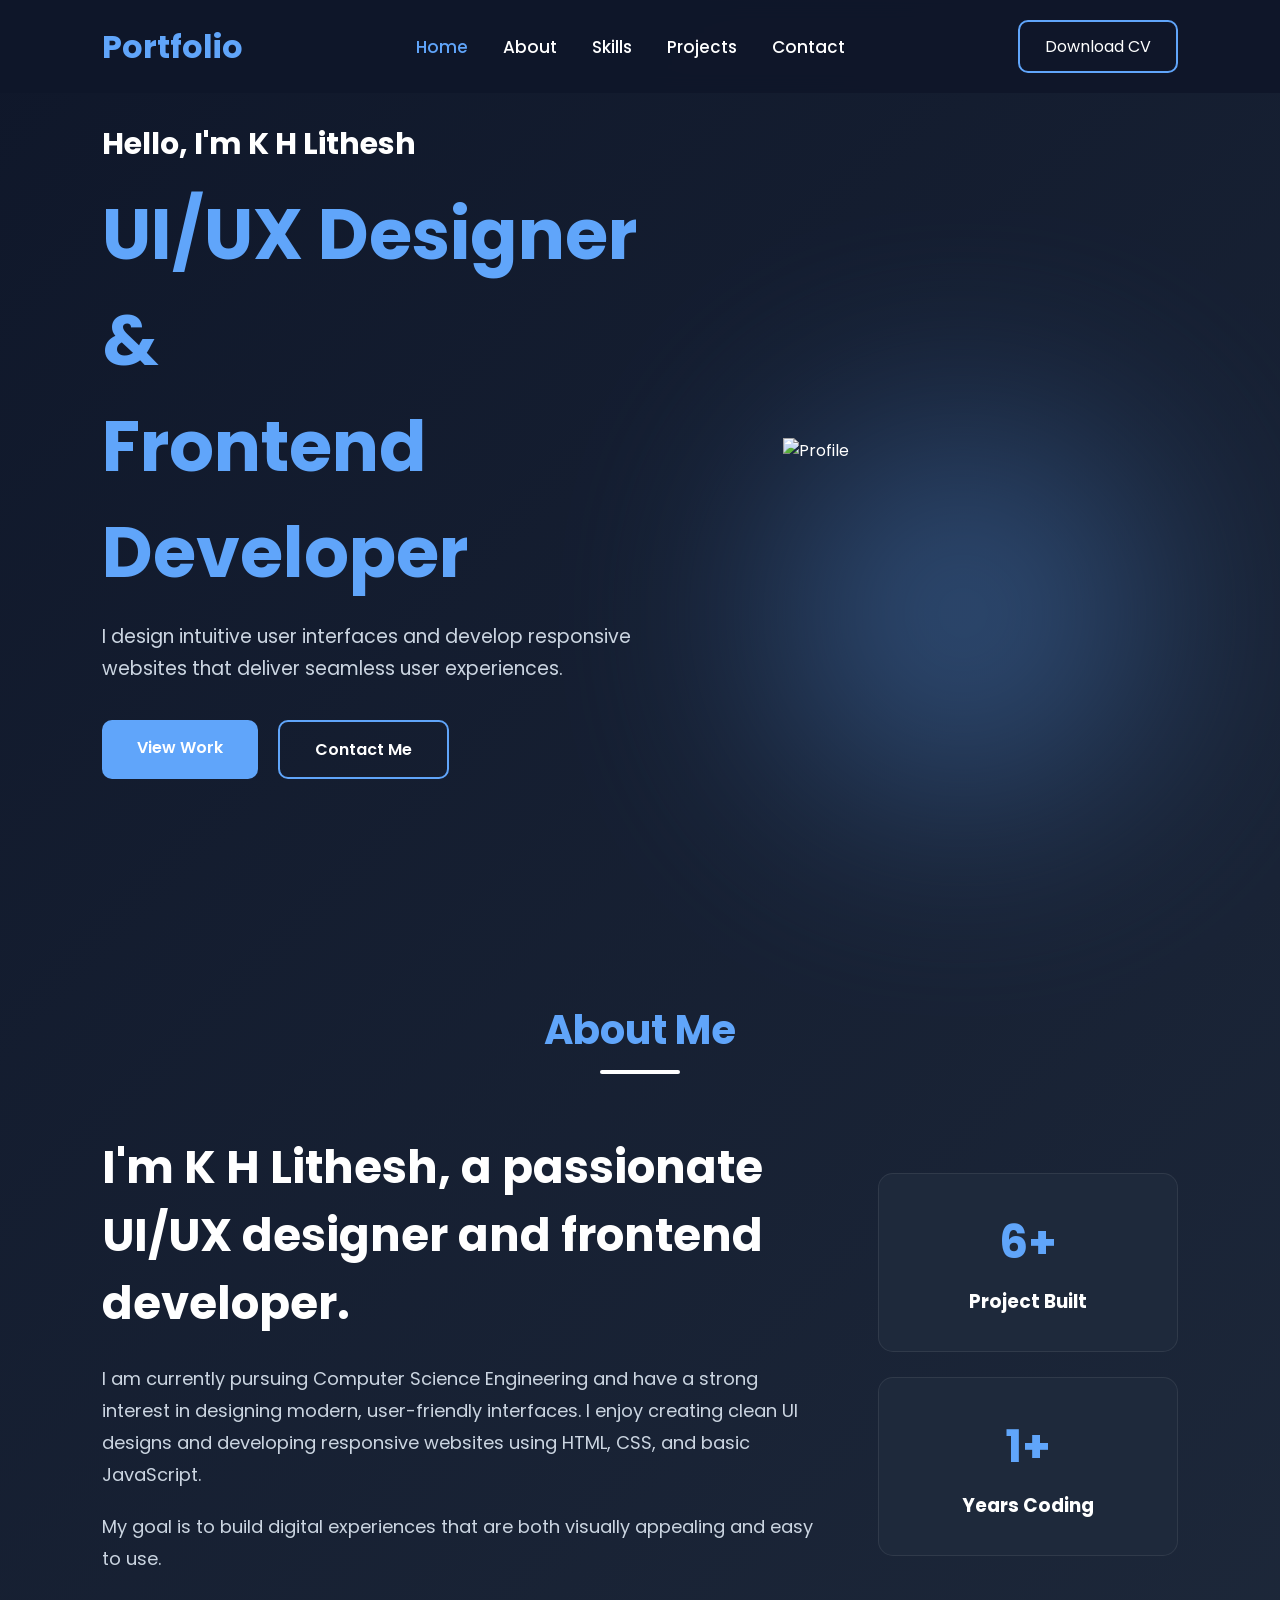
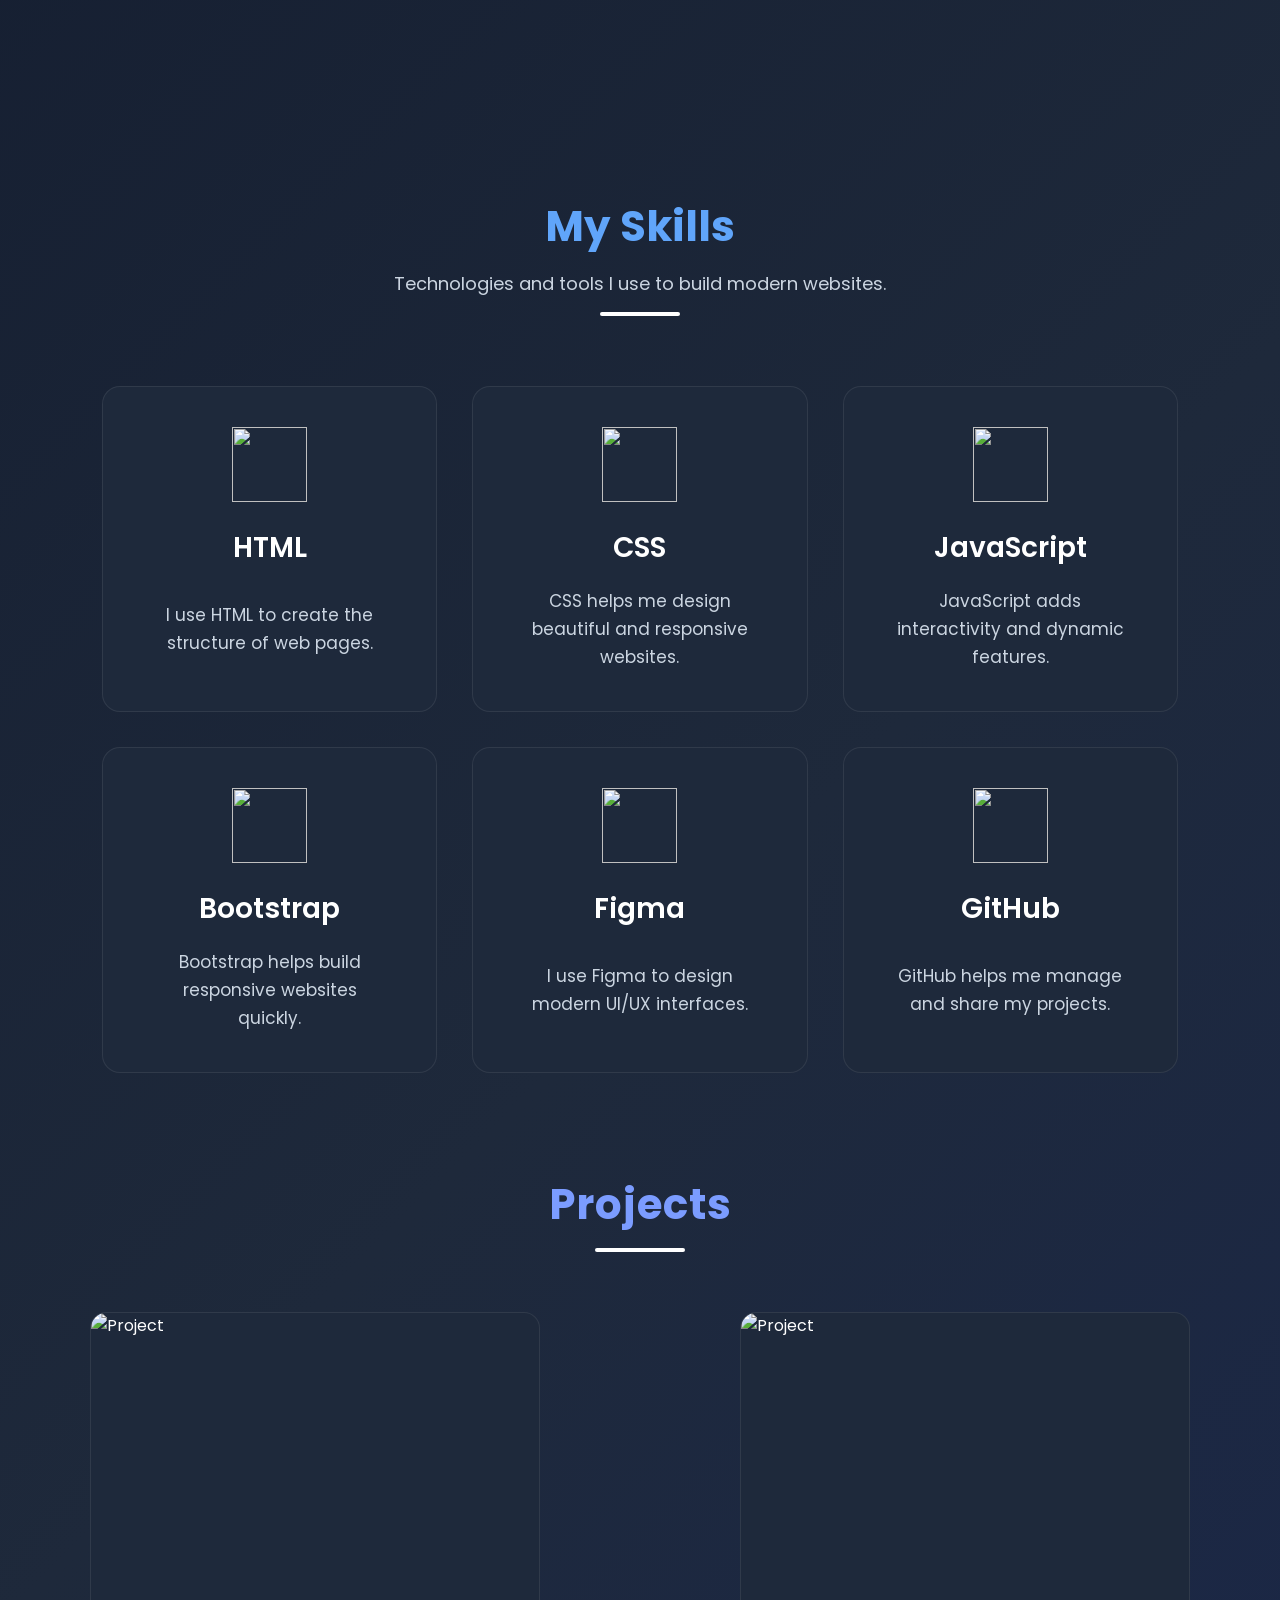
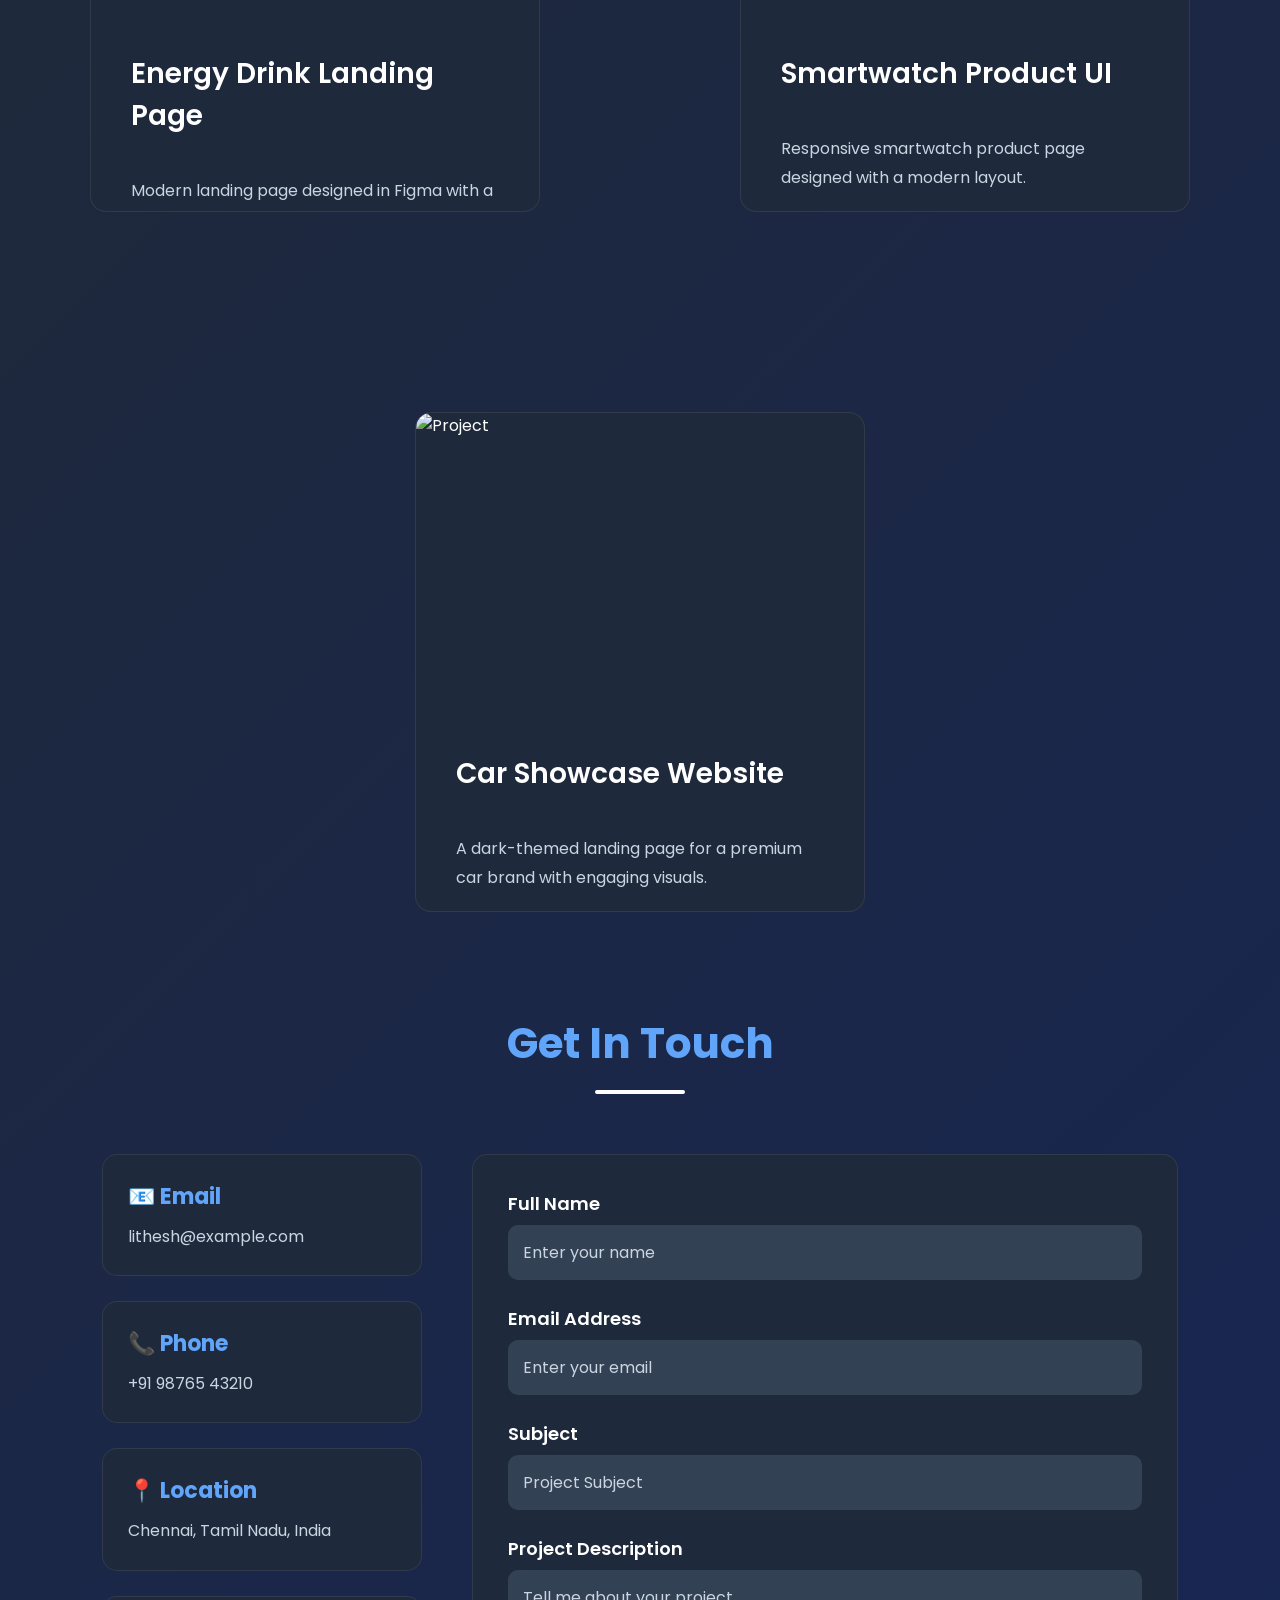
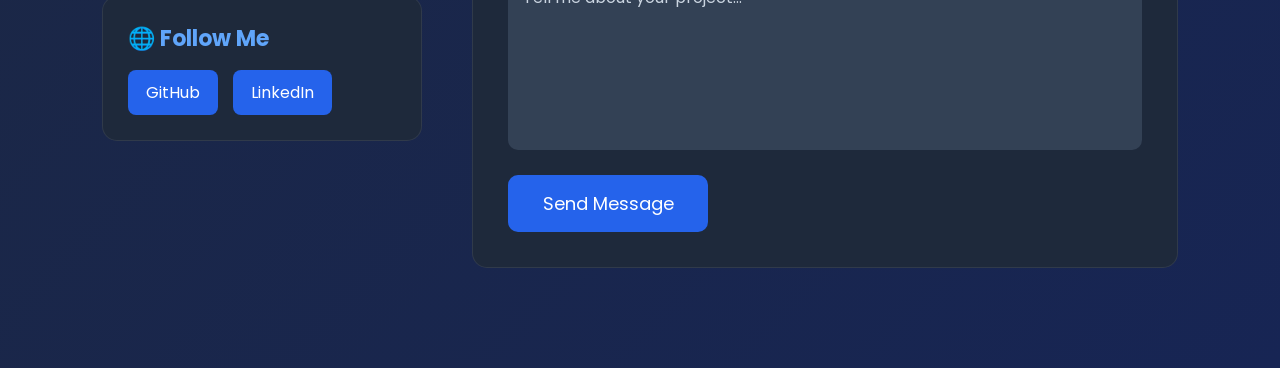
==== index.html @ 71475e94 "Add files via upload" ====
<!DOCTYPE html>
<html lang="en">

<head>
    <meta charset="UTF-8">
    <meta name="viewport" content="width=device-width, initial-scale=1.0">
    <title>K H Lithesh | Portfolio</title>

    <link rel="stylesheet" href="style.css">

    <!-- Google Font -->
    <link href="https://fonts.googleapis.com/css2?family=Poppins:wght@300;400;500;600;700;800&display=swap" rel="stylesheet">

</head>

<body>

    <!-- Navbar -->

    <nav>

        <div class="logo">
            Portfolio
        </div>

        <ul>

            <li><a class="active" href="home">Home</a></li>

            <li><a href="#about">About</a></li>

            <li><a href="#">Skills</a></li>

            <li><a href="#">Projects</a></li>

            <li><a href="#">Contact</a></li>

        </ul>

        <a href="#" class="cv-btn">
            Download CV
        </a>

    </nav>



    <!-- Hero Section -->

    <section class="hero">

        <div class="content">

            <h3>Hello, I'm K H Lithesh</h3>

            <h1>

                UI/UX Designer & <br>

                Frontend Developer

            </h1>

            <p>

                I design intuitive user interfaces and develop responsive
                websites that deliver seamless user experiences.

            </p>

            <div class="buttons">

                <a href="#">View Work</a>

                <a href="#">Contact Me</a>

            </div>

        </div>



        <div class="image">

            <img src="C:\Users\91701\OneDrive\Attachments\Documents\Pictures\Desktop\porto\Gemini_Generated_Image_.png" alt="Profile">

        </div>

    </section>

    <!-- About Section -->

<section id="about">

    <div class="about-title">

        <h2>About Me</h2>

        <div class="underline"></div>

    </div>

    <div class="about-container">

        <!-- Left Side -->

        <div class="about-content">

            <h1>
                I'm K H Lithesh, a passionate UI/UX designer and frontend developer.
            </h1>

            <p>
                I am currently pursuing Computer Science Engineering and have a strong interest in designing modern, user-friendly interfaces. I enjoy creating clean UI designs and developing responsive websites using HTML, CSS, and basic JavaScript.
            </p>

            <p>
                My goal is to build digital experiences that are both visually appealing and easy to use.
            </p>

        </div>

        <!-- Right Side -->

        <div class="about-cards">

            <div class="card">

                <h2>6+</h2>

                <h3>Project Built</h3>

            </div>

            <div class="card">

                <h2>1+</h2>

                <h3>Years Coding</h3>

            </div>

        </div>

    </div>

</section>
<!-- ================= SKILLS SECTION ================= -->

<section id="skills">

    <!-- Heading -->

    <div class="skills-heading">

        <h2>My Skills</h2>
        

        <p>Technologies and tools I use to build modern websites.</p>

    </div>


    <!-- Skills Container -->

    <div class="skills-container">

        <!-- HTML -->

        <div class="skill-card">

            
            <img src="https://img.icons8.com/?size=100&id=20909&format=png&color=000000">

            <h3>HTML</h3>

            <p>
                I use HTML to create the structure of web pages.
            </p>

        </div>


        <!-- CSS -->

        <div class="skill-card">

            
            <img src="https://img.icons8.com/?size=100&id=21278&format=png&color=000000">

            <h3>CSS</h3>

            <p>
                CSS helps me design beautiful and responsive websites.
            </p>

        </div>


        <!-- JavaScript -->

        <div class="skill-card">

            
            <img src="https://img.icons8.com/?size=100&id=k0mhEXozIpG1&format=png&color=000000">

            <h3>JavaScript</h3>

            <p>
                JavaScript adds interactivity and dynamic features.
            </p>

        </div>


        <!-- Bootstrap -->

        <div class="skill-card">

            
            <img src="https://img.icons8.com/?size=100&id=84710&format=png&color=000000">

            <h3>Bootstrap</h3>

            <p>
                Bootstrap helps build responsive websites quickly.
            </p>

        </div>


        <!-- Figma -->

        <div class="skill-card">

            
            <img src="https://img.icons8.com/?size=100&id=zfHRZ6i1Wg0U&format=png&color=000000">

            <h3>Figma</h3>

            <p>
                I use Figma to design modern UI/UX interfaces.
            </p>

        </div>


        <!-- GitHub -->

        <div class="skill-card">

            
            <img src="https://img.icons8.com/?size=100&id=12599&format=png&color=000000">

            <h3>GitHub</h3>

            <p>
                GitHub helps me manage and share my projects.
            </p>

        </div>

    </div>

</section>

                 <!----------project--------->
                
<!-- ================= PROJECT SECTION ================= -->

<section id="projects">

    <div class="title">

        <h2>Projects</h2>
        <span></span>

    </div>

    <div class="project-container">

        <!-- Project 1 -->

        <div class="project-card">

            <img src="C:\Users\91701\OneDrive\Attachments\Documents\Pictures\Desktop\porto\Screenshot 2026-06-26 234923.png" alt="Project">

            <div class="project-content">

                <h3>Energy Drink Landing Page</h3>

                <p>
                    Modern landing page designed in Figma with a clean and attractive user interface.
                </p>

            </div>

        </div>

        <!-- Project 2 -->

        <div class="project-card">

            <img src="C:\Users\91701\OneDrive\Attachments\Documents\Pictures\Desktop\porto\Screenshot 2026-06-26 234937.png" alt="Project">

            <div class="project-content">

                <h3>Smartwatch Product UI</h3>

                <p>
                    Responsive smartwatch product page designed with a modern layout.
                </p>

            </div>

        </div>

        <!-- Project 3 -->

        <div class="project-card">

            <img src="C:\Users\91701\OneDrive\Attachments\Documents\Pictures\Desktop\porto\Screenshot 2026-06-26 234948.png" alt="Project">

            <div class="project-content">

                <h3>Car Showcase Website</h3>

                <p>
                    A dark-themed landing page for a premium car brand with engaging visuals.
                </p>

            </div>

        </div>

    </div>
  <!-- ================= CONTACT SECTION ================= -->

<section id="contact">

    <div class="contact-heading">

        <h2>Get In Touch</h2>

        <div class="underline"></div>

    </div>

    <div class="contact-container">

        <!-- Left Side -->

        <div class="contact-info">

            <div class="info-card">

                <h3>📧 Email</h3>

                <p>lithesh@example.com</p>

            </div>

            <div class="info-card">

                <h3>📞 Phone</h3>

                <p>+91 98765 43210</p>

            </div>

            <div class="info-card">

                <h3>📍 Location</h3>

                <p>Chennai, Tamil Nadu, India</p>

            </div>

            <div class="info-card">

                <h3>🌐 Follow Me</h3>

                <div class="social-links">

                    <a href="https://github.com/yourusername" target="_blank">GitHub</a>

                    <a href="https://linkedin.com/in/yourusername" target="_blank">LinkedIn</a>

                </div>

            </div>

        </div>

        <!-- Right Side -->

        <div class="contact-form">

            <form>

                <label>Full Name</label>

                <input type="text" placeholder="Enter your name" required>

                <label>Email Address</label>

                <input type="email" placeholder="Enter your email" required>

             <label>Subject</label>

                <input type="text" placeholder="Project Subject">

                <label>Project Description</label>

                <textarea rows="6" placeholder="Tell me about your project..."></textarea>

                <button type="submit">Send Message</button>

            </form>

        </div>

    </div>

</section>
---- style.css ----
/*=====================================
        GOOGLE FONT & RESET
======================================*/

@import url('https://fonts.googleapis.com/css2?family=Poppins:wght@300;400;500;600;700;800&display=swap');

*{
    margin:0;
    padding:0;
    box-sizing:border-box;
    font-family:'Poppins',sans-serif;
    scroll-behavior:smooth;
}

body{
    background:linear-gradient(135deg,#0F172A,#1E293B,#172554);
    color:#fff;
}

/*=====================================
            NAVBAR
======================================*/

nav{
    width:100%;
    display:flex;
    justify-content:space-between;
    align-items:center;
    padding:20px 8%;
    position:fixed;
    top:0;
    left:0;
    background:rgba(15,23,42,.95);
    backdrop-filter:blur(10px);
    z-index:1000;
}

.logo{
    font-size:32px;
    font-weight:700;
    color:#60A5FA;
}

nav ul{
    display:flex;
    list-style:none;
    gap:35px;
}

nav ul li a{
    text-decoration:none;
    color:white;
    font-size:17px;
    font-weight:500;
    transition:.3s;
}

nav ul li a:hover{
    color:#60A5FA;
}

.active{
    color:#60A5FA;
}

.cv-btn{
    text-decoration:none;
    color:white;
    border:2px solid #60A5FA;
    padding:12px 25px;
    border-radius:10px;
    transition:.3s;
}

.cv-btn:hover{
    background:#60A5FA;
}

/*=====================================
            HERO SECTION
======================================*/

.hero{
    min-height:100vh;
    display:flex;
    justify-content:space-between;
    align-items:center;
    padding:120px 8%;
}

.content{
    width:55%;
}

.content h3{
    font-size:30px;
    margin-bottom:15px;
}

.content h1{
    font-size:70px;
    color:#60A5FA;
    margin-bottom:15px;
}

.content h2{
    font-size:40px;
    margin-bottom:25px;
}

.content p{
    font-size:19px;
    line-height:32px;
    color:#CBD5E1;
    margin-bottom:35px;
}

.buttons{
    display:flex;
    gap:20px;
}

.buttons a{
    text-decoration:none;
    padding:15px 35px;
    border-radius:10px;
    transition:.3s;
    font-weight:600;
}

.buttons a:first-child{
    background:#60A5FA;
    color:white;
}

.buttons a:last-child{
    border:2px solid #60A5FA;
    color:white;
}

.buttons a:hover{
    transform:translateY(-5px);
}

.image{
    width:40%;
    display:flex;
    justify-content:center;
    position:relative;
   
}

.image::before{
    content:"";
    width:350px;
    height:350px;
    background:#60A5FA;
    position:absolute;
    border-radius:50%;
    filter:blur(120px);
    opacity:.4;
    z-index:-1;
}

.image img{
    width:360px;
    border-radius:40;
    transition:.4s;
}

.image img:hover{
    transform:scale(1.05);
}

/*=====================================
            ABOUT
======================================*/

#about{
    padding:100px 8%;
}

.section-title,
.about-title,
.heading{
    text-align:center;
    margin-bottom:60px;
}

.section-title h2,
.about-title h2,
.heading h2{
    font-size:40px;
    color:#60A5FA;
}

.line,
.underline{
    width:80px;
    height:4px;
    background:white;
    margin:10px auto;
    border-radius:20px;
}

.about-container{
    display:flex;
    justify-content:space-between;
    align-items:center;
    gap:60px;
}

.about-content{
    flex:1;
}

.about-content h1{
    font-size:45px;
    margin-bottom:25px;
}

.about-content p{
    color:#CBD5E1;
    line-height:32px;
    margin-bottom:20px;
    font-size:18px;
}

.about-cards{
    width:300px;
    display:flex;
    flex-direction:column;
    gap:25px;
}

.card{
    background:#1E293B;
    padding:35px;
    border-radius:15px;
    text-align:center;
    border:1px solid rgba(255,255,255,.08);
    transition:.3s;
}

.card:hover{
    transform:translateY(-10px);
    box-shadow:0 0 20px rgba(96,165,250,.3);
}

.card h2{
    font-size:45px;
    color:#60A5FA;
}

.card p,
.card h3{
    margin-top:10px;
}

/*======================================
            SKILLS SECTION
=======================================*/

#skills{
    width:100%;
    padding:100px 8%;
    `
}

/*======================================
            SECTION TITLE
=======================================*/

.skills-heading{
    text-align:center;
    margin-bottom:70px;
}

.skills-heading h2{
    font-size:42px;
    color:#60A5FA;
    font-weight:700;
}

.skills-heading p{
    color:#CBD5E1;
    font-size:18px;
    margin-top:12px;
}

.skills-heading::after{
    content:"";
    display:block;
    width:80px;
    height:4px;
    background:white;
    margin:15px auto;
    border-radius:20px;
}

/*======================================
          SKILLS GRID
=======================================*/

.skills-container{

    display:grid;

    grid-template-columns:repeat(3,1fr);

    gap:35px;

}

/*======================================
            SKILL CARD
=======================================*/

.skill-card{

    background:#1E293B;

    border:1px solid rgba(255,255,255,.08);

    border-radius:18px;

    padding:40px 30px;

    display:flex;

    flex-direction:column;

    justify-content:center;

    align-items:center;

    text-align:center;

    min-height:280px;

    transition:.4s;

    cursor:pointer;

}

/* Hover Effect */

.skill-card:hover{

    transform:translateY(-10px);

    border-color:#60A5FA;

    box-shadow:0 0 25px rgba(96,165,250,.35);

}

/*======================================
             IMAGE
=======================================*/

.skill-card img{

    width:75px;

    height:75px;

    object-fit:contain;

    margin-bottom:25px;

    transition:.4s;

}

.skill-card:hover img{

    transform:scale(1.15);

}

/*======================================
            HEADING
=======================================*/

.skill-card h3{

    font-size:28px;

    color:white;

    margin-bottom:18px;

    font-weight:600;

}

/*======================================
            PARAGRAPH
=======================================*/

.skill-card p{

    font-size:17px;

    color:#CBD5E1;

    line-height:28px;

    max-width:240px;

    margin:auto;

}

            <!--------------projet----------->

/* ====================================
           PROJECTS SECTION
==================================== */

#projects{
    width: 100%;
    padding: 90px 8%;
    background: #0F172A;
}

/* ====================================
            SECTION TITLE
==================================== */

.title{
    text-align: center;
    margin-bottom: 60px;
}

.title h2{
    color: #7B9CFF;
    font-size: 42px;
    font-weight: 700;
    letter-spacing: 1px;
}

.title span{
    display: block;
    width: 90px;
    height: 4px;
    background: white;
    margin: 12px auto;
    border-radius: 20px;
}

/* ====================================
          PROJECT CONTAINER
==================================== */

.project-container{

    display: flex;

    justify-content: center;

    align-items: stretch;

    gap: 200px;

    flex-wrap: wrap;

}

/* ====================================
            PROJECT CARD
==================================== */

.project-card{

    width: 450px;

    height: 500px;

    background: #1E293B;

    border-radius: 16px;

    overflow: hidden;

    border: 1px solid rgba(255,255,255,0.08);

    transition: .4s;

    cursor: pointer;

}

/* Hover Effect */

.project-card:hover{

    transform: translateY(-12px);

    
    box-shadow:0 0 25px rgba(96,165,250,.35);

}

/* ====================================
            PROJECT IMAGE
==================================== */

.project-card img{

    width: 100%;

    height: 300px;

    object-fit: cover;

    display: block;

    transition: .4s;

}

.project-card:hover img{

    transform: scale(1.05);

}

/* ====================================
          PROJECT CONTENT
==================================== */

.project-content{

    padding: 40px;
    margin-bottom: 40px;
    

}

.project-content h3{

    color: white;

    font-size: 28px;

    font-weight: 600;

    margin-bottom: 40px;

}

.project-content p{

    color: #CBD5E1;

    font-size: 16px;

    line-height: 1.8;

}

/* ====================================
          OPTIONAL BUTTON
==================================== */

.project-btn{

    display: inline-block;

    margin-top: 20px;

    padding: 10px 24px;

    background: #7B9CFF;

    color: white;

    text-decoration: none;

    border-radius: 30px;

    transition: .3s;

    font-weight: 500;

}

.project-btn:hover{

    background: rgb(44, 6, 6);

    color: #10307a;

}
/*==========================
        CONTACT SECTION
==========================*/

#contact{
    padding:100px 8%;
    
}

.contact-heading{
    text-align:center;
    margin-bottom:60px;
}

.contact-heading h2{
    font-size:42px;
    color:#60A5FA;
}

.contact-heading .underline{
    width:90px;
    height:4px;
    background:#fff;
    margin:15px auto;
    border-radius:20px;
}

/* Main Container */

.contact-container{

    display:grid;

    grid-template-columns:320px 1fr;

    gap:50px;

    align-items:start;

}

/* Left Side */

.contact-info{

    display:flex;

    flex-direction:column;

    gap:25px;

}

.info-card{

    background:#1E293B;

    padding:25px;

    border-radius:15px;

    border:1px solid rgba(255,255,255,.08);

}

.info-card h3{

    color:#60A5FA;

    margin-bottom:10px;

    font-size:22px;

}

.info-card p{

    color:#CBD5E1;

    line-height:1.7;

}

.social-links{

    display:flex;

    gap:15px;

    margin-top:15px;

}

.social-links a{

    text-decoration:none;

    color:white;

    background:#2563EB;

    padding:10px 18px;

    border-radius:8px;

}

/*==========================
        FORM
==========================*/

.contact-form{

    background:#1E293B;

    padding:35px;

    border-radius:15px;

    border:1px solid rgba(255,255,255,.08);

}

.contact-form form{

    display:flex;

    flex-direction:column;

}

.contact-form label{

    color:white;

    font-size:18px;

    margin-bottom:8px;

    font-weight:600;

}

.contact-form input,

.contact-form textarea{

    width:100%;

    padding:15px;

    margin-bottom:25px;

    border:none;

    outline:none;

    border-radius:10px;

    background:#334155;

    color:white;

    font-size:16px;

}

.contact-form textarea{

    height:180px;

    resize:none;

}

.contact-form input::placeholder,

.contact-form textarea::placeholder{

    color:#CBD5E1;

}

.contact-form input:focus,

.contact-form textarea:focus{

    border:2px solid #60A5FA;

}

.contact-form button{

    width:200px;

    padding:15px;

    background:#2563EB;

    color:white;

    border:none;

    border-radius:10px;

    font-size:18px;

    cursor:pointer;

    transition:.3s;

}

.contact-form button:hover{

    background:#3B82F6;

    transform:translateY(-3px);

}
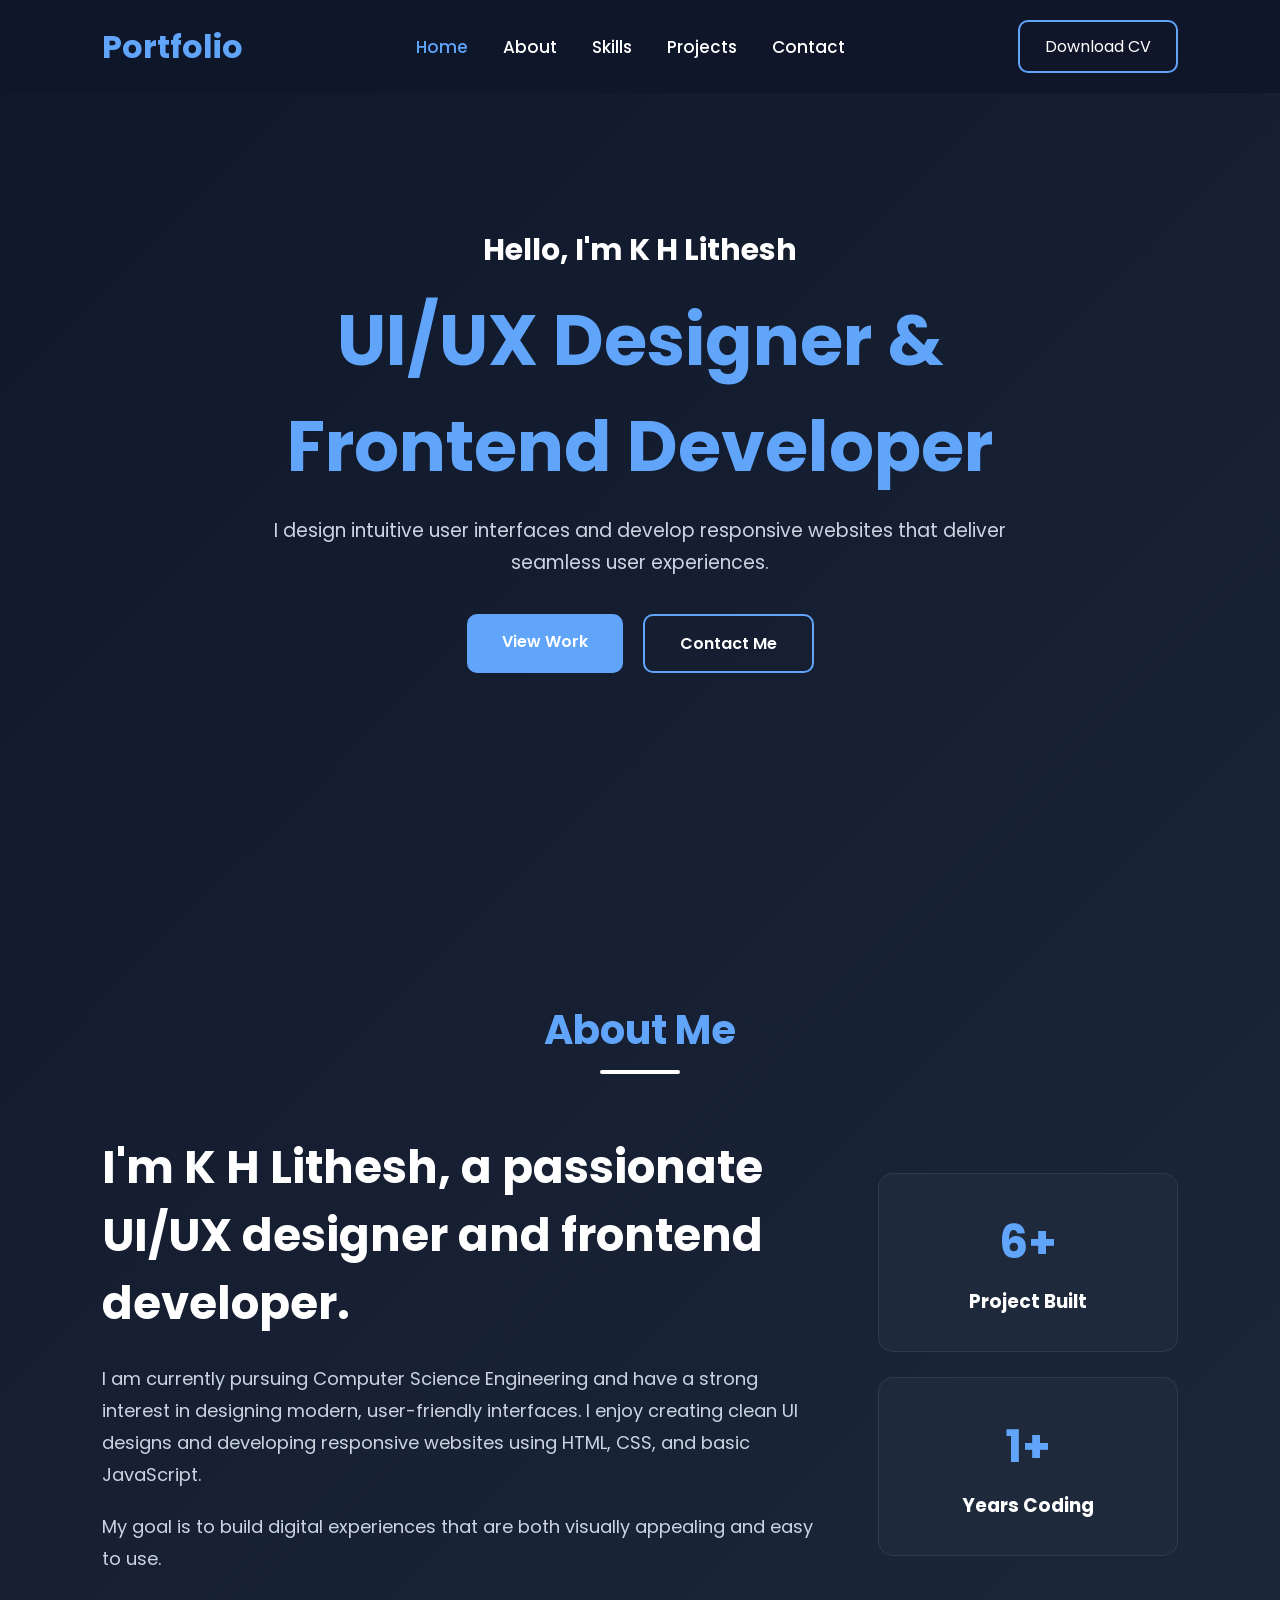
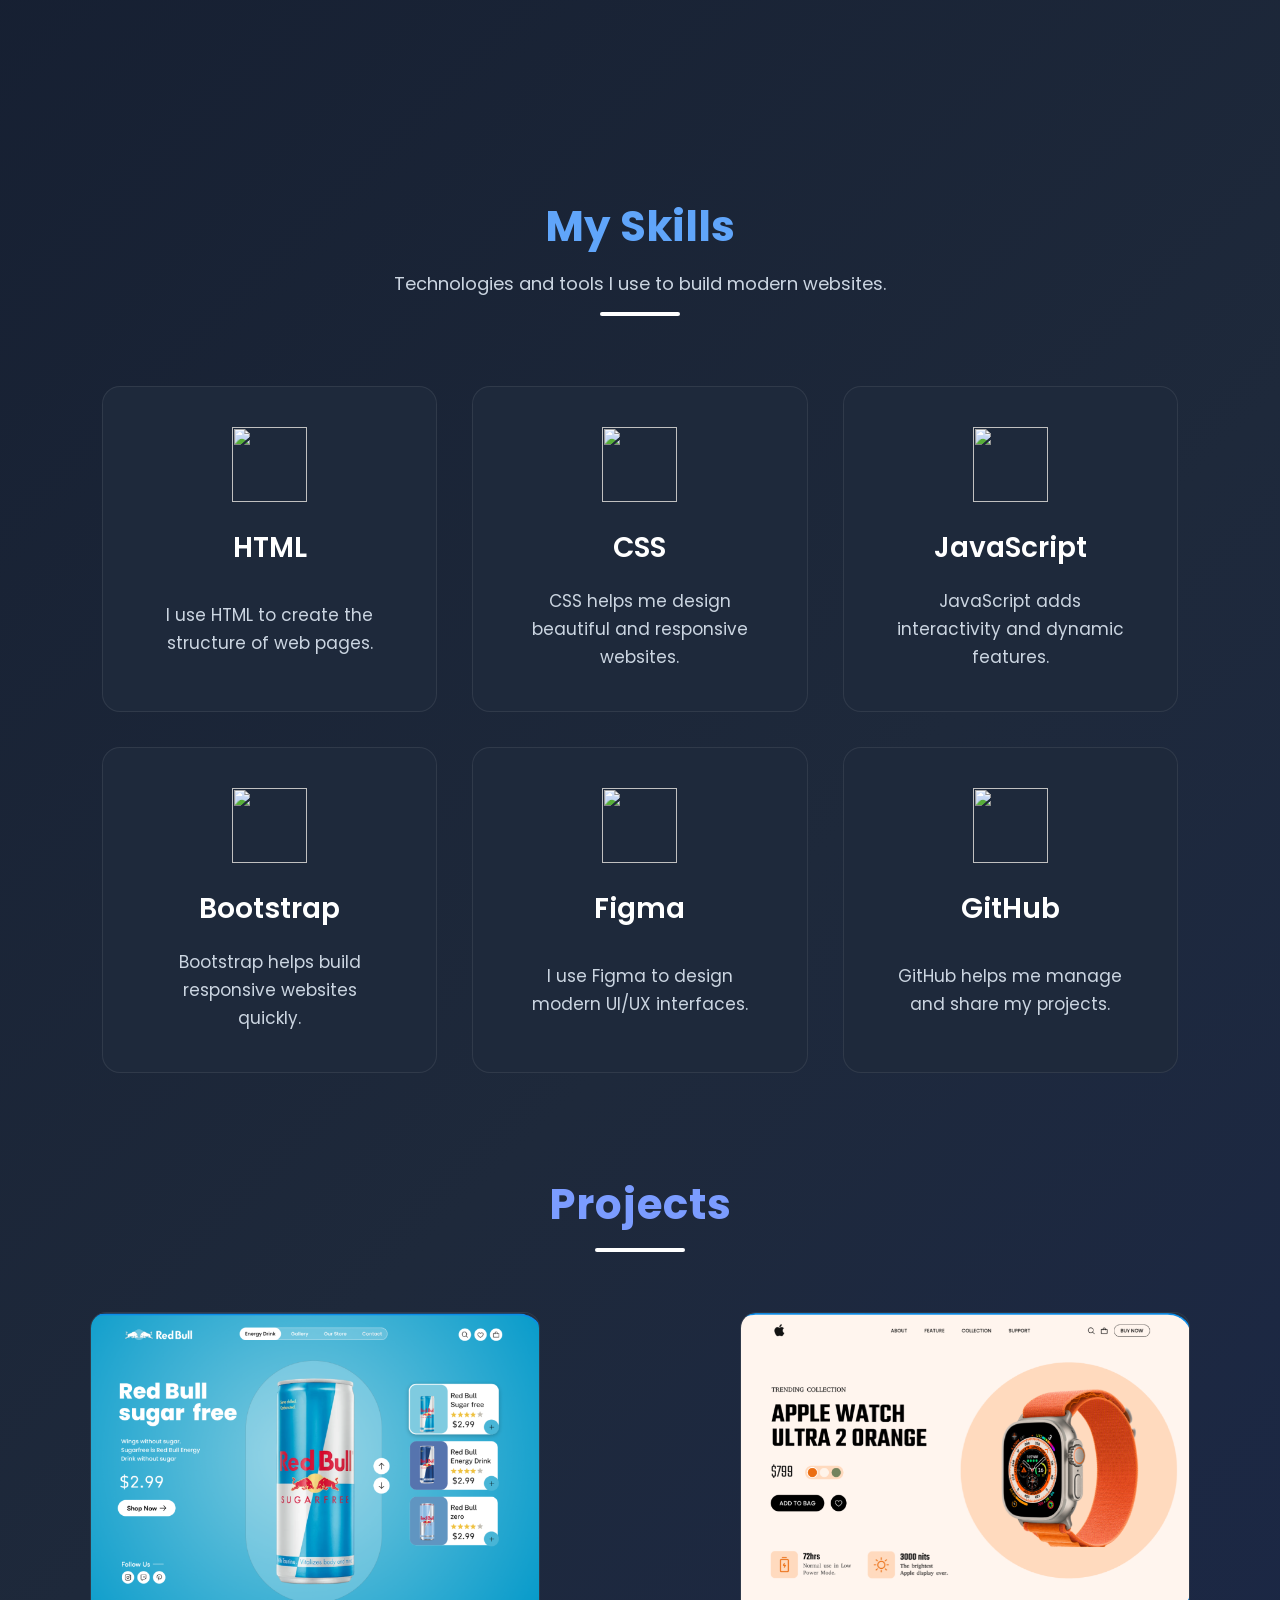
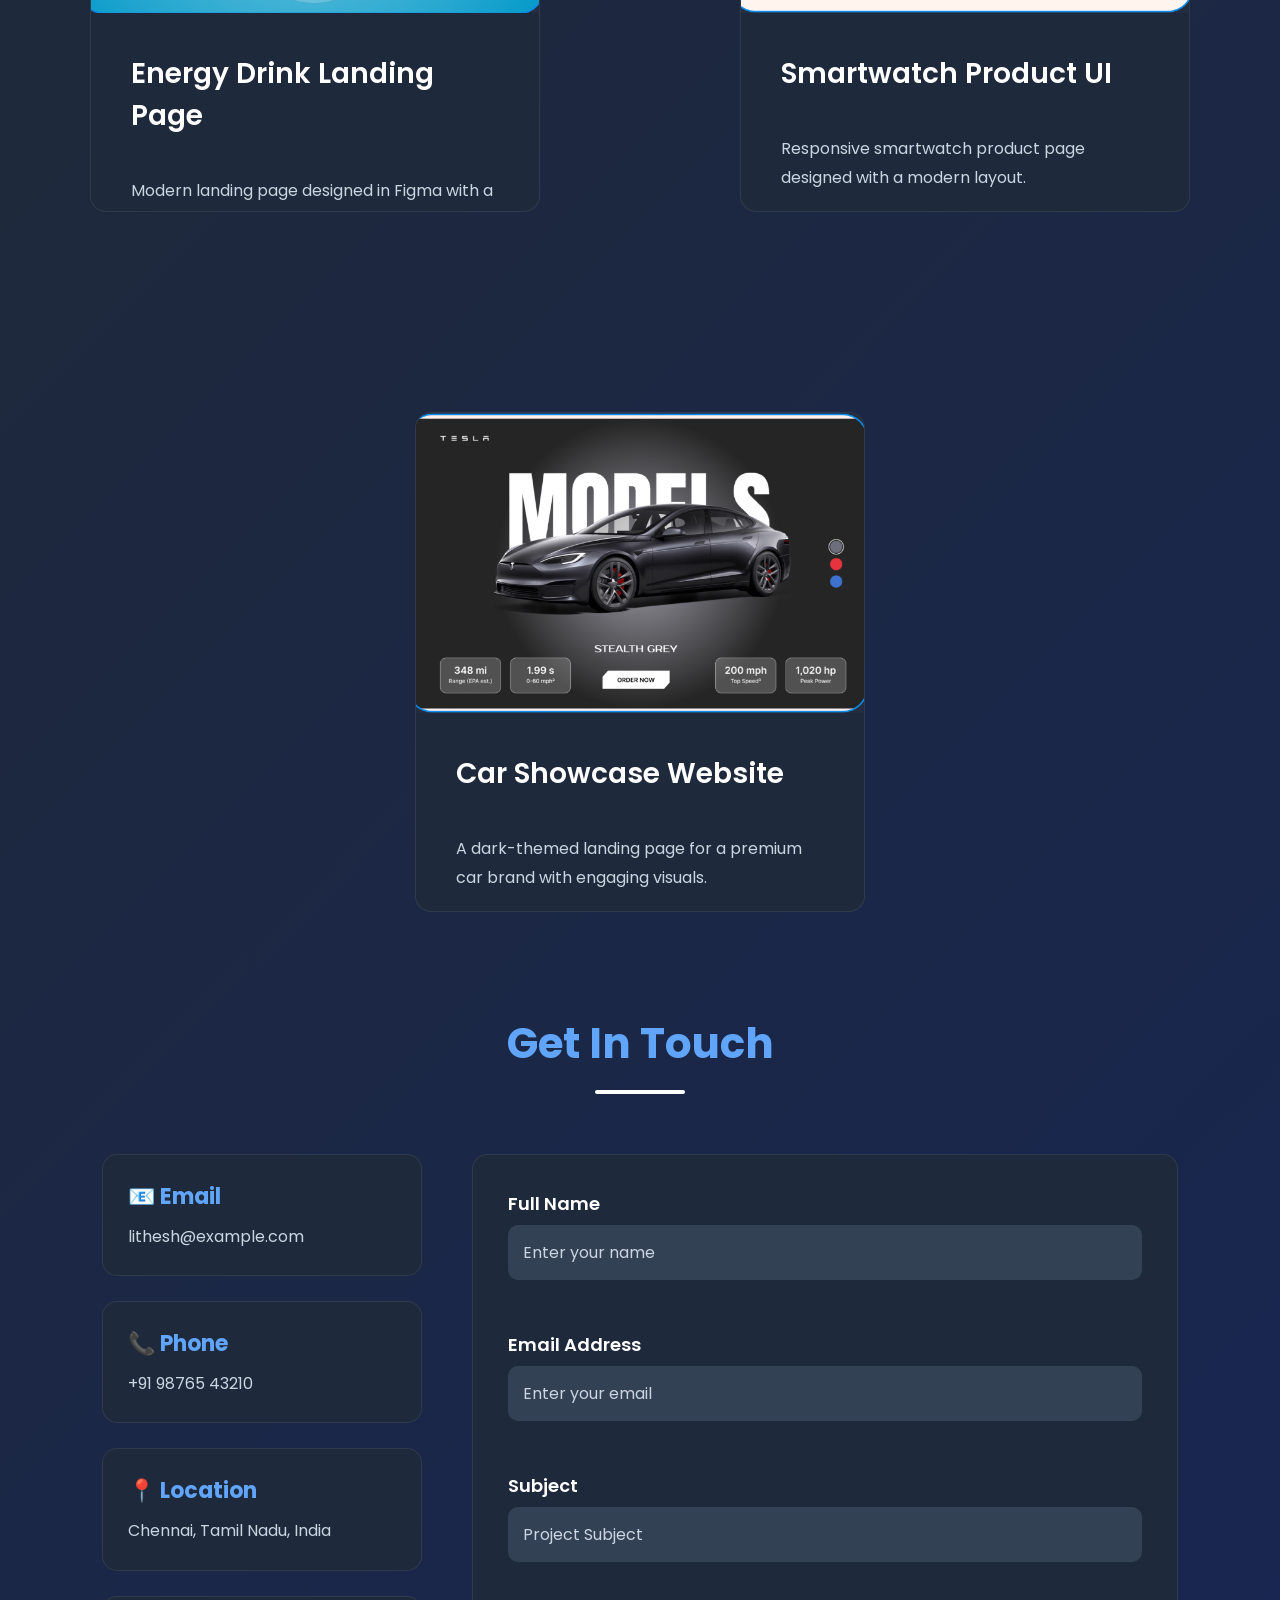
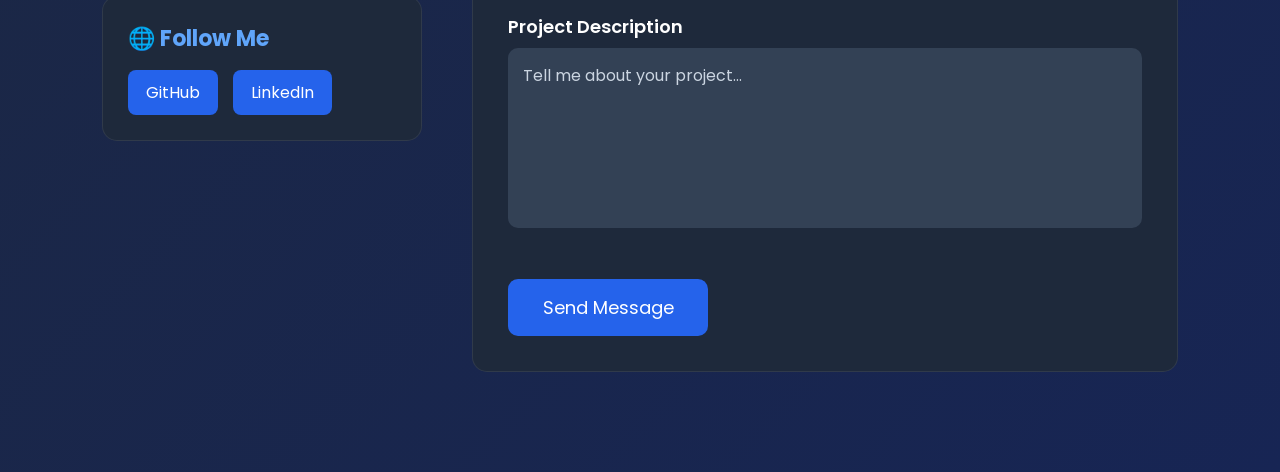
==== commit 1543e9b9: "Add files via upload" ====
--- a/index.html
+++ b/index.html
@@ -7,6 +7,7 @@
     <title>K H Lithesh | Portfolio</title>
 
     <link rel="stylesheet" href="style.css">
+    <link rel="" href="SCRIPT.JS"
 
     <!-- Google Font -->
     <link href="https://fonts.googleapis.com/css2?family=Poppins:wght@300;400;500;600;700;800&display=swap" rel="stylesheet">
@@ -25,17 +26,29 @@
 
         <ul>
 
-            <li><a class="active" href="home">Home</a></li>
+            <li><a class="active" href="#home">Home</a></li>
 
             <li><a href="#about">About</a></li>
 
-            <li><a href="#">Skills</a></li>
-
-            <li><a href="#">Projects</a></li>
-
-            <li><a href="#">Contact</a></li>
+            <li><a href="#skills">Skills</a></li>
+
+            <li><a href="#projects">Projects</a></li>
+
+            <li><a href="#contact">Contact</a></li>
+
+            <!-- Download CV – visible only in mobile dropdown -->
+            <li class="mobile-cv-item">
+                <a href="#" class="mobile-cv-link">⬇ Download CV</a>
+            </li>
 
         </ul>
+
+        <!-- Hamburger Button (mobile only) -->
+        <button class="hamburger" id="hamburger" aria-label="Toggle menu">
+            <span></span>
+            <span></span>
+            <span></span>
+        </button>
 
         <a href="#" class="cv-btn">
             Download CV
@@ -47,7 +60,7 @@
 
     <!-- Hero Section -->
 
-    <section class="hero">
+    <section class="hero" id="home">
 
         <div class="content">
 
@@ -75,14 +88,6 @@
                 <a href="#">Contact Me</a>
 
             </div>
-
-        </div>
-
-
-
-        <div class="image">
-
-            <img src="C:\Users\91701\OneDrive\Attachments\Documents\Pictures\Desktop\porto\Gemini_Generated_Image_.png" alt="Profile">
 
         </div>
 
@@ -283,7 +288,7 @@
 
         <div class="project-card">
 
-            <img src="C:\Users\91701\OneDrive\Attachments\Documents\Pictures\Desktop\porto\Screenshot 2026-06-26 234923.png" alt="Project">
+            <img src="Screenshot 2026-06-26 234923.png"Project">
 
             <div class="project-content">
 
@@ -301,7 +306,7 @@
 
         <div class="project-card">
 
-            <img src="C:\Users\91701\OneDrive\Attachments\Documents\Pictures\Desktop\porto\Screenshot 2026-06-26 234937.png" alt="Project">
+            <img src="Screenshot 2026-06-26 234937.png" alt="Project">
 
             <div class="project-content">
 
@@ -319,7 +324,7 @@
 
         <div class="project-card">
 
-            <img src="C:\Users\91701\OneDrive\Attachments\Documents\Pictures\Desktop\porto\Screenshot 2026-06-26 234948.png" alt="Project">
+            <img src="Screenshot 2026-06-26 234948.png"Project">
 
             <div class="project-content">
 
@@ -396,25 +401,33 @@
 
         <div class="contact-form">
 
-            <form>
+            <form id="contactForm" novalidate>
 
                 <label>Full Name</label>
 
-                <input type="text" placeholder="Enter your name" required>
+                <input type="text" id="contactName" placeholder="Enter your name">
+                <span class="error-msg" id="nameError"></span>
 
                 <label>Email Address</label>
 
-                <input type="email" placeholder="Enter your email" required>
-
-             <label>Subject</label>
-
-                <input type="text" placeholder="Project Subject">
+                <input type="email" id="contactEmail" placeholder="Enter your email">
+                <span class="error-msg" id="emailError"></span>
+
+                <label>Subject</label>
+
+                <input type="text" id="contactSubject" placeholder="Project Subject">
+                <span class="error-msg" id="subjectError"></span>
 
                 <label>Project Description</label>
 
-                <textarea rows="6" placeholder="Tell me about your project..."></textarea>
-
-                <button type="submit">Send Message</button>
+                <textarea rows="6" id="contactMessage" placeholder="Tell me about your project..."></textarea>
+                <span class="error-msg" id="messageError"></span>
+
+                <div id="formSuccess" class="form-success" style="display:none;">
+                    ✅ Message sent successfully! I'll get back to you soon.
+                </div>
+
+                <button type="submit" id="sendBtn">Send Message</button>
 
             </form>
 
@@ -423,3 +436,141 @@
     </div>
 
 </section>
+
+    <!-- Mobile Nav JS + Active Link Highlight -->
+    <script>
+        const hamburger = document.getElementById('hamburger');
+        const navUl = document.querySelector('nav ul');
+
+        // ── Hamburger toggle ──
+        hamburger.addEventListener('click', function () {
+            navUl.classList.toggle('nav-open');
+            hamburger.classList.toggle('active');
+        });
+
+        // ── Close menu when a link is clicked ──
+        navUl.querySelectorAll('a').forEach(function (link) {
+            link.addEventListener('click', function () {
+                navUl.classList.remove('nav-open');
+                hamburger.classList.remove('active');
+            });
+        });
+
+        // ── Active nav link highlight on scroll ──
+        const sections = document.querySelectorAll('section[id]');
+        const navLinks = document.querySelectorAll('nav ul li a');
+
+        const observer = new IntersectionObserver(function (entries) {
+            entries.forEach(function (entry) {
+                if (entry.isIntersecting) {
+                    navLinks.forEach(function (link) {
+                        link.classList.remove('active');
+                        if (link.getAttribute('href') === '#' + entry.target.id) {
+                            link.classList.add('active');
+                        }
+                    });
+                }
+            });
+        }, {
+            threshold: 0.3          // section must be 30% visible to activate
+        });
+
+        sections.forEach(function (section) {
+            observer.observe(section);
+        });
+
+        // ── Contact Form Validation ──
+        const contactForm = document.getElementById('contactForm');
+
+        // Helper: show error
+        function showError(inputId, errorId, message) {
+            const input = document.getElementById(inputId);
+            const error = document.getElementById(errorId);
+            error.textContent = message;
+            input.classList.add('input-error');
+        }
+
+        // Helper: clear error
+        function clearError(inputId, errorId) {
+            const input = document.getElementById(inputId);
+            const error = document.getElementById(errorId);
+            error.textContent = '';
+            input.classList.remove('input-error');
+        }
+
+        // Clear errors live as user types
+        document.getElementById('contactName').addEventListener('input', function () {
+            if (this.value.trim() !== '') clearError('contactName', 'nameError');
+        });
+        document.getElementById('contactEmail').addEventListener('input', function () {
+            if (this.value.trim() !== '') clearError('contactEmail', 'emailError');
+        });
+        document.getElementById('contactSubject').addEventListener('input', function () {
+            if (this.value.trim() !== '') clearError('contactSubject', 'subjectError');
+        });
+        document.getElementById('contactMessage').addEventListener('input', function () {
+            if (this.value.trim() !== '') clearError('contactMessage', 'messageError');
+        });
+
+        // Form submit validation
+        contactForm.addEventListener('submit', function (e) {
+            e.preventDefault();
+
+            const name    = document.getElementById('contactName').value.trim();
+            const email   = document.getElementById('contactEmail').value.trim();
+            const subject = document.getElementById('contactSubject').value.trim();
+            const message = document.getElementById('contactMessage').value.trim();
+            const success = document.getElementById('formSuccess');
+
+            let isValid = true;
+
+            // Validate Name
+            if (name === '') {
+                showError('contactName', 'nameError', '⚠ Please enter your full name.');
+                isValid = false;
+            } else {
+                clearError('contactName', 'nameError');
+            }
+
+            // Validate Email
+            if (email === '') {
+                showError('contactEmail', 'emailError', '⚠ Please enter your email address.');
+                isValid = false;
+            } else if (!/^[^\s@]+@[^\s@]+\.[^\s@]+$/.test(email)) {
+                showError('contactEmail', 'emailError', '⚠ Please enter a valid email address.');
+                isValid = false;
+            } else {
+                clearError('contactEmail', 'emailError');
+            }
+
+            // Validate Subject
+            if (subject === '') {
+                showError('contactSubject', 'subjectError', '⚠ Please enter a subject.');
+                isValid = false;
+            } else {
+                clearError('contactSubject', 'subjectError');
+            }
+
+            // Validate Message
+            if (message === '') {
+                showError('contactMessage', 'messageError', '⚠ Please describe your project or message.');
+                isValid = false;
+            } else {
+                clearError('contactMessage', 'messageError');
+            }
+
+            // If all valid, show success
+            if (isValid) {
+                success.style.display = 'block';
+                contactForm.reset();
+                setTimeout(function () {
+                    success.style.display = 'none';
+                }, 4000);
+            } else {
+                success.style.display = 'none';
+            }
+        });
+    </script>
+
+</body>
+</html>
--- a/style.css
+++ b/style.css
@@ -83,13 +83,17 @@
 .hero{
     min-height:100vh;
     display:flex;
-    justify-content:space-between;
+    flex-direction:column;
+    justify-content:center;
     align-items:center;
     padding:120px 8%;
+    text-align:center;
 }
 
 .content{
-    width:55%;
+    width:100%;
+    max-width:800px;
+    text-align:center;
 }
 
 .content h3{
@@ -118,6 +122,7 @@
 .buttons{
     display:flex;
     gap:20px;
+    justify-content:center;
 }
 
 .buttons a{
@@ -147,7 +152,7 @@
     display:flex;
     justify-content:center;
     position:relative;
-   
+  
 }
 
 .image::before{
@@ -164,7 +169,7 @@
 
 .image img{
     width:360px;
-    border-radius:40;
+    border-radius:200PX;
     transition:.4s;
 }
 
@@ -817,5 +822,334 @@
 }
 
 
-
-
+/*======================================
+        HAMBURGER MENU BUTTON
+=======================================*/
+
+/* Hide mobile-only CV button on desktop */
+.mobile-cv-item {
+    display: none;
+}
+
+.hamburger {
+    display: none;
+    flex-direction: column;
+    justify-content: center;
+    align-items: center;
+    gap: 5px;
+    background: transparent;
+    border: none;
+    cursor: pointer;
+    padding: 8px;
+    z-index: 1100;
+}
+
+.hamburger span {
+    display: block;
+    width: 26px;
+    height: 3px;
+    background: #60A5FA;
+    border-radius: 3px;
+    transition: all 0.35s ease;
+}
+
+/* Animate to X when active */
+.hamburger.active span:nth-child(1) {
+    transform: translateY(8px) rotate(45deg);
+}
+.hamburger.active span:nth-child(2) {
+    opacity: 0;
+    transform: scaleX(0);
+}
+.hamburger.active span:nth-child(3) {
+    transform: translateY(-8px) rotate(-45deg);
+}
+
+
+/*======================================
+        MEDIA QUERY — TABLET (≤ 900px)
+=======================================*/
+
+@media (max-width: 900px) {
+
+    /* --- Navbar --- */
+    nav {
+        padding: 18px 5%;
+        flex-wrap: wrap;
+    }
+
+    .hamburger {
+        display: flex;
+        order: 3;
+    }
+
+    .cv-btn {
+        display: none;
+    }
+
+    /* --- Download CV inside mobile dropdown --- */
+    .mobile-cv-item {
+        display: block;
+        padding: 14px 5%;
+        border-top: 1px solid rgba(96, 165, 250, 0.2);
+    }
+
+    .mobile-cv-link {
+        display: inline-block;
+        text-decoration: none;
+        color: white;
+        border: 2px solid #60A5FA;
+        padding: 10px 24px;
+        border-radius: 10px;
+        font-size: 15px;
+        font-weight: 600;
+        transition: 0.3s;
+        width: 100%;
+        text-align: center;
+        box-sizing: border-box;
+    }
+
+    .mobile-cv-link:hover {
+        background: #001a3a;
+        color: white;
+        
+    }
+
+    nav ul {
+        display: none;
+        flex-direction: column;
+        gap: 0;
+        width: 100%;
+        order: 4;
+        background: rgba(15, 23, 42, 0.98);
+        border-top: 1px solid rgba(96, 165, 250, 0.2);
+        padding: 10px 0;
+        animation: slideDown 0.3s ease;
+    }
+
+    nav ul.nav-open {
+        display: flex;
+    }
+
+    nav ul li {
+        width: 100%;
+    }
+
+    nav ul li a {
+        display: block;
+        padding: 14px 5%;
+        font-size: 16px;
+        border-bottom: 1px solid rgba(255, 255, 255, 0.05);
+    }
+
+    @keyframes slideDown {
+        from { opacity: 0; transform: translateY(-10px); }
+        to   { opacity: 1; transform: translateY(0); }
+    }
+
+    /* --- Hero --- */
+    .hero {
+        flex-direction: column-reverse;
+        padding: 120px 5% 60px;
+        text-align: center;
+        gap: 40px;
+    }
+
+    .content {
+        width: 100%;
+    }
+
+    .content h1 {
+        font-size: 48px;
+    }
+
+    .content h3 {
+        font-size: 22px;
+    }
+
+    .content p {
+        font-size: 16px;
+    }
+
+    .buttons {
+        justify-content: center;
+    }
+
+    .image {
+        width: 100%;
+    }
+
+    .image img {
+        width: 260px;
+    }
+
+    /* --- About --- */
+    .about-container {
+        flex-direction: column;
+        gap: 40px;
+    }
+
+    .about-content h1 {
+        font-size: 30px;
+    }
+
+    .about-cards {
+        width: 100%;
+        flex-direction: row;
+        justify-content: center;
+    }
+
+    /* --- Skills --- */
+    .skills-container {
+        grid-template-columns: repeat(2, 1fr);
+        gap: 25px;
+    }
+
+    /* --- Projects --- */
+    .project-container {
+        gap: 40px;
+    }
+
+    .project-card {
+        width: 100%;
+        max-width: 450px;
+        height: auto;
+    }
+
+    /* --- Contact --- */
+    .contact-container {
+        grid-template-columns: 1fr;
+    }
+}
+
+
+/*======================================
+    MEDIA QUERY — MOBILE (≤ 480px)
+=======================================*/
+
+@media (max-width: 480px) {
+
+    .logo {
+        font-size: 24px;
+    }
+
+    /* --- Hero --- */
+    .content h1 {
+        font-size: 36px;
+    }
+
+    .content h3 {
+        font-size: 18px;
+    }
+
+    .content p {
+        font-size: 15px;
+        line-height: 28px;
+    }
+
+    .buttons {
+        flex-direction: column;
+        align-items: center;
+    }
+
+    .buttons a {
+        width: 100%;
+        text-align: center;
+        padding: 14px 20px;
+    }
+
+    .image img {
+        width: 210px;
+    }
+
+    /* --- About --- */
+    .about-title h2,
+    .skills-heading h2,
+    .title h2,
+    .contact-heading h2 {
+        font-size: 30px;
+    }
+
+    .about-content h1 {
+        font-size: 22px;
+    }
+
+    .about-cards {
+        flex-direction: column;
+        align-items: center;
+    }
+
+    .card {
+        width: 100%;
+    }
+
+    /* --- Skills --- */
+    .skills-container {
+        grid-template-columns: 1fr;
+    }
+
+    /* --- Projects --- */
+    .project-card {
+        width: 100%;
+    }
+
+    .project-content h3 {
+        font-size: 20px;
+    }
+
+    /* --- Contact Form --- */
+    .contact-form {
+        padding: 20px;
+    }
+
+    .contact-form button {
+        width: 100%;
+    }
+
+    #about,
+    #skills,
+    #projects,
+    #contact {
+        padding: 70px 5%;
+    }
+}
+
+/*=====================================
+     CONTACT FORM VALIDATION STYLES
+======================================*/
+
+/* Error message text below each field */
+.error-msg {
+    display: block;
+    color: #ff6b6b;
+    font-size: 0.78rem;
+    font-weight: 500;
+    margin-top: 4px;
+    margin-bottom: 4px;
+    min-height: 18px;
+    animation: fadeInError 0.3s ease;
+}
+
+@keyframes fadeInError {
+    from { opacity: 0; transform: translateY(-4px); }
+    to   { opacity: 1; transform: translateY(0); }
+}
+
+/* Red border on invalid input / textarea */
+.input-error {
+    border: 1.5px solid #ff6b6b !important;
+    box-shadow: 0 0 0 3px rgba(255, 107, 107, 0.15) !important;
+}
+
+/* Green success message */
+.form-success {
+    background: linear-gradient(135deg, rgba(34, 197, 94, 0.15), rgba(16, 185, 129, 0.1));
+    border: 1.5px solid rgba(34, 197, 94, 0.5);
+    color: #4ade80;
+    font-size: 0.9rem;
+    font-weight: 500;
+    padding: 12px 16px;
+    border-radius: 10px;
+    margin-bottom: 12px;
+    animation: fadeInError 0.4s ease;
+}
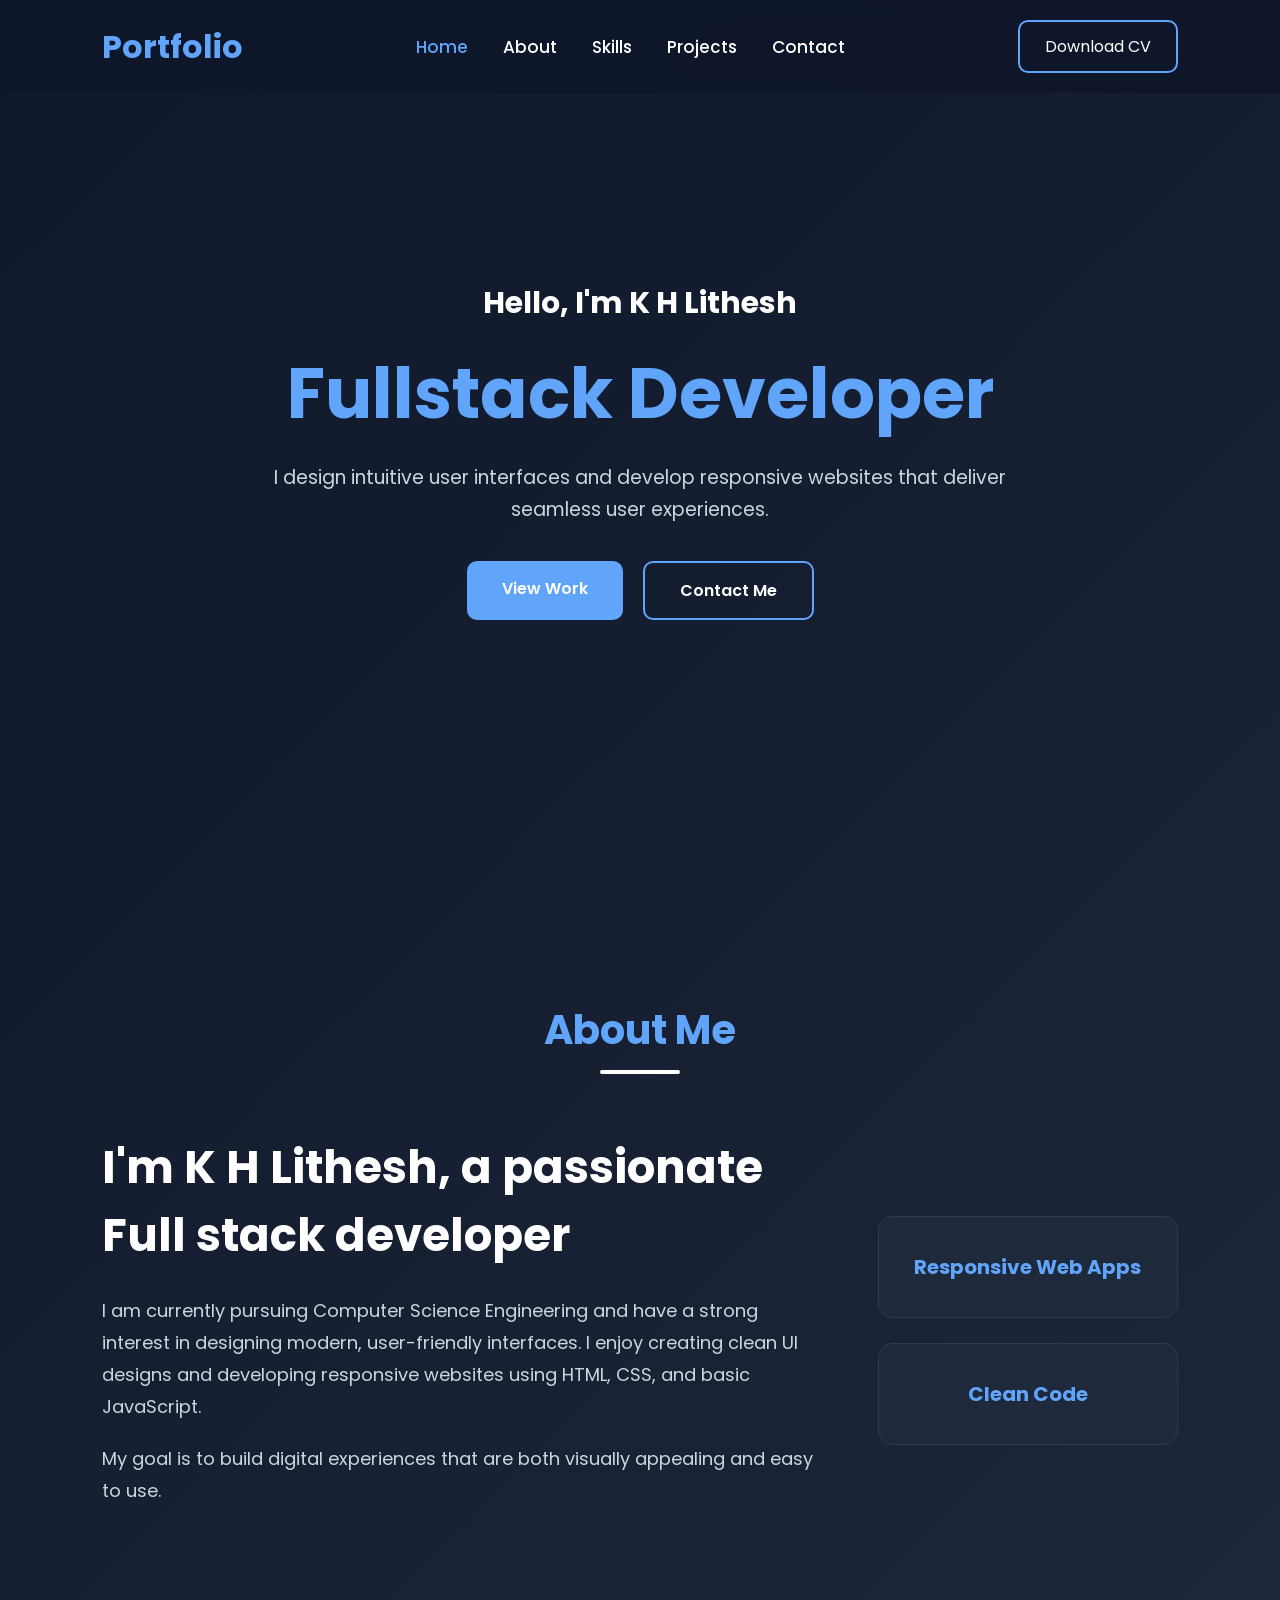
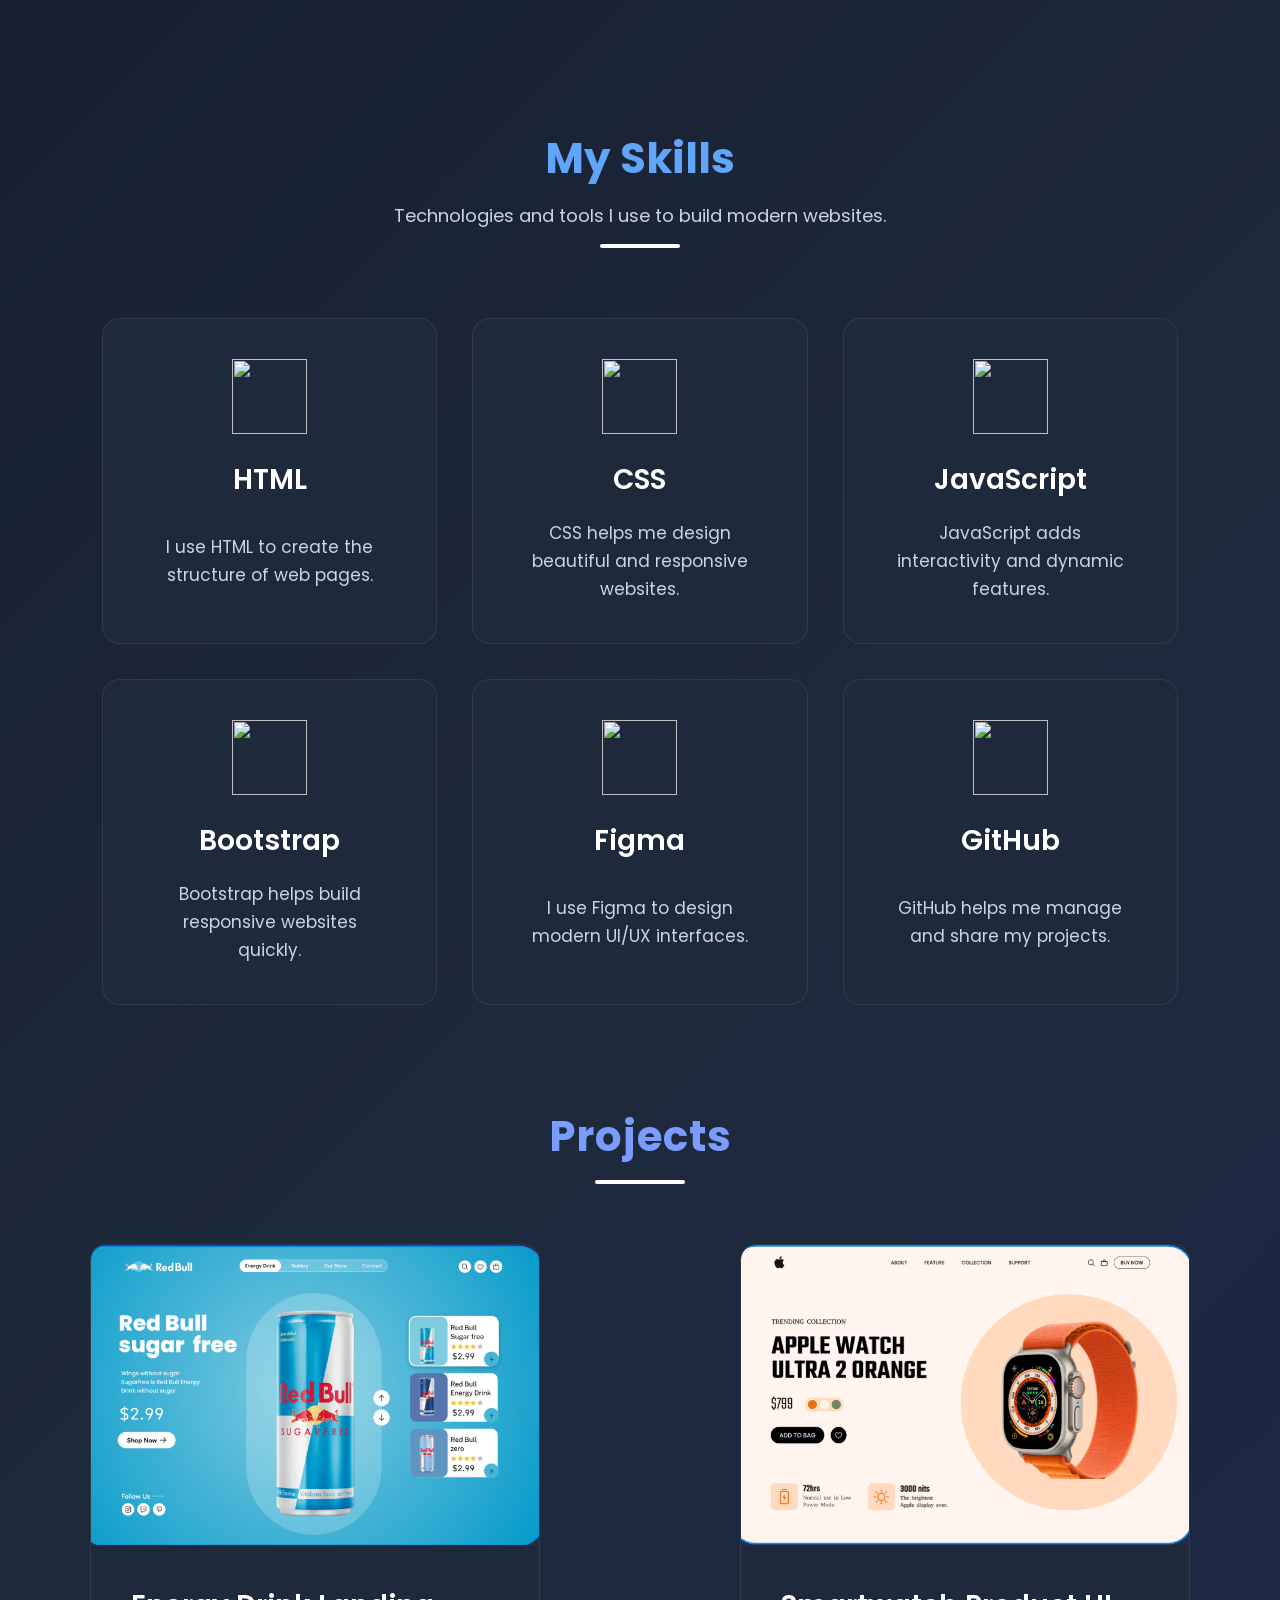
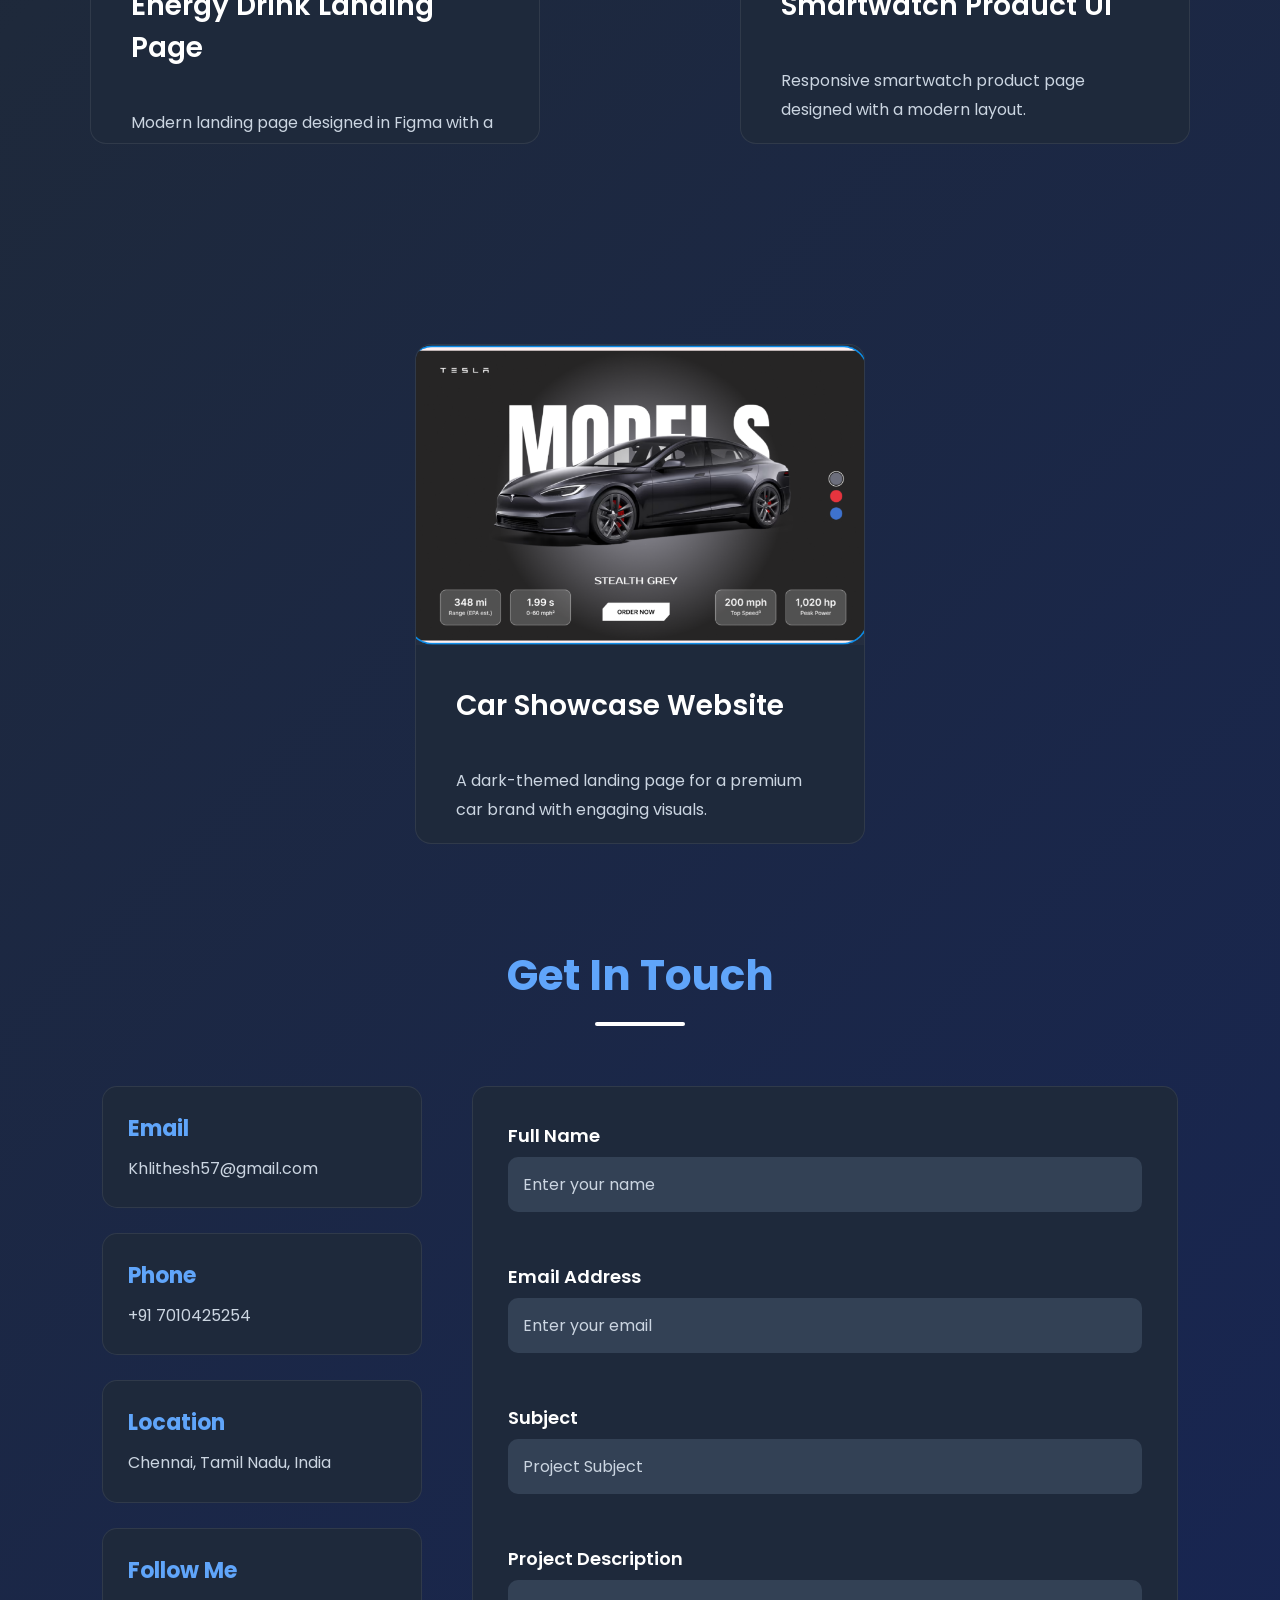
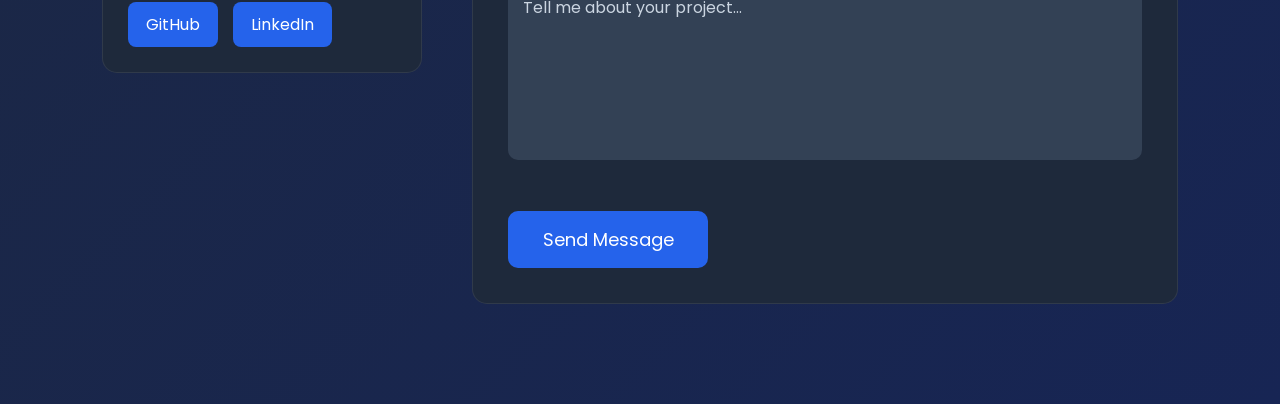
==== commit 31d09a23: "Add files via upload" ====
--- a/index.html
+++ b/index.html
@@ -9,7 +9,7 @@
     <link rel="stylesheet" href="style.css">
     <link rel="" href="SCRIPT.JS"
 
-    <!-- Google Font -->
+    <-- Google Font -->
     <link href="https://fonts.googleapis.com/css2?family=Poppins:wght@300;400;500;600;700;800&display=swap" rel="stylesheet">
 
 </head>
@@ -50,7 +50,7 @@
             <span></span>
         </button>
 
-        <a href="#" class="cv-btn">
+        <a href="#C:\Users\admin\Desktop\lithesh\BEEE unit2.docx" class="cv-btn">
             Download CV
         </a>
 
@@ -68,9 +68,9 @@
 
             <h1>
 
-                UI/UX Designer & <br>
-
-                Frontend Developer
+                Fullstack Developer
+
+                
 
             </h1>
 
@@ -83,9 +83,9 @@
 
             <div class="buttons">
 
-                <a href="#">View Work</a>
-
-                <a href="#">Contact Me</a>
+                <a href="#projects">View Work</a>
+
+                <a href="#contactForm">Contact Me</a>
 
             </div>
 
@@ -112,7 +112,7 @@
         <div class="about-content">
 
             <h1>
-                I'm K H Lithesh, a passionate UI/UX designer and frontend developer.
+                I'm K H Lithesh, a passionate Full stack developer
             </h1>
 
             <p>
@@ -131,17 +131,16 @@
 
             <div class="card">
 
-                <h2>6+</h2>
-
-                <h3>Project Built</h3>
+               
+            <h6>Responsive Web Apps</h6>
 
             </div>
 
             <div class="card">
 
-                <h2>1+</h2>
-
-                <h3>Years Coding</h3>
+               
+
+                <h6>Clean Code</h6>
 
             </div>
 
@@ -359,23 +358,23 @@
 
             <div class="info-card">
 
-                <h3>📧 Email</h3>
-
-                <p>lithesh@example.com</p>
+                <h3> Email</h3>
+
+                <p>Khlithesh57@gmail.com</p>
 
             </div>
 
             <div class="info-card">
 
-                <h3>📞 Phone</h3>
-
-                <p>+91 98765 43210</p>
+                <h3> Phone</h3>
+
+                <p>+91 7010425254</p>
 
             </div>
 
             <div class="info-card">
 
-                <h3>📍 Location</h3>
+                <h3> Location</h3>
 
                 <p>Chennai, Tamil Nadu, India</p>
 
@@ -383,11 +382,11 @@
 
             <div class="info-card">
 
-                <h3>🌐 Follow Me</h3>
+                <h3> Follow Me</h3>
 
                 <div class="social-links">
 
-                    <a href="https://github.com/yourusername" target="_blank">GitHub</a>
+                    <a href="https://github.com/lithesh2006?tab=repositories" target="_blank">GitHub</a>
 
                     <a href="https://linkedin.com/in/yourusername" target="_blank">LinkedIn</a>
 
--- a/style.css
+++ b/style.css
@@ -252,8 +252,8 @@
     box-shadow:0 0 20px rgba(96,165,250,.3);
 }
 
-.card h2{
-    font-size:45px;
+.card h6{
+    font-size:20px;
     color:#60A5FA;
 }
 
